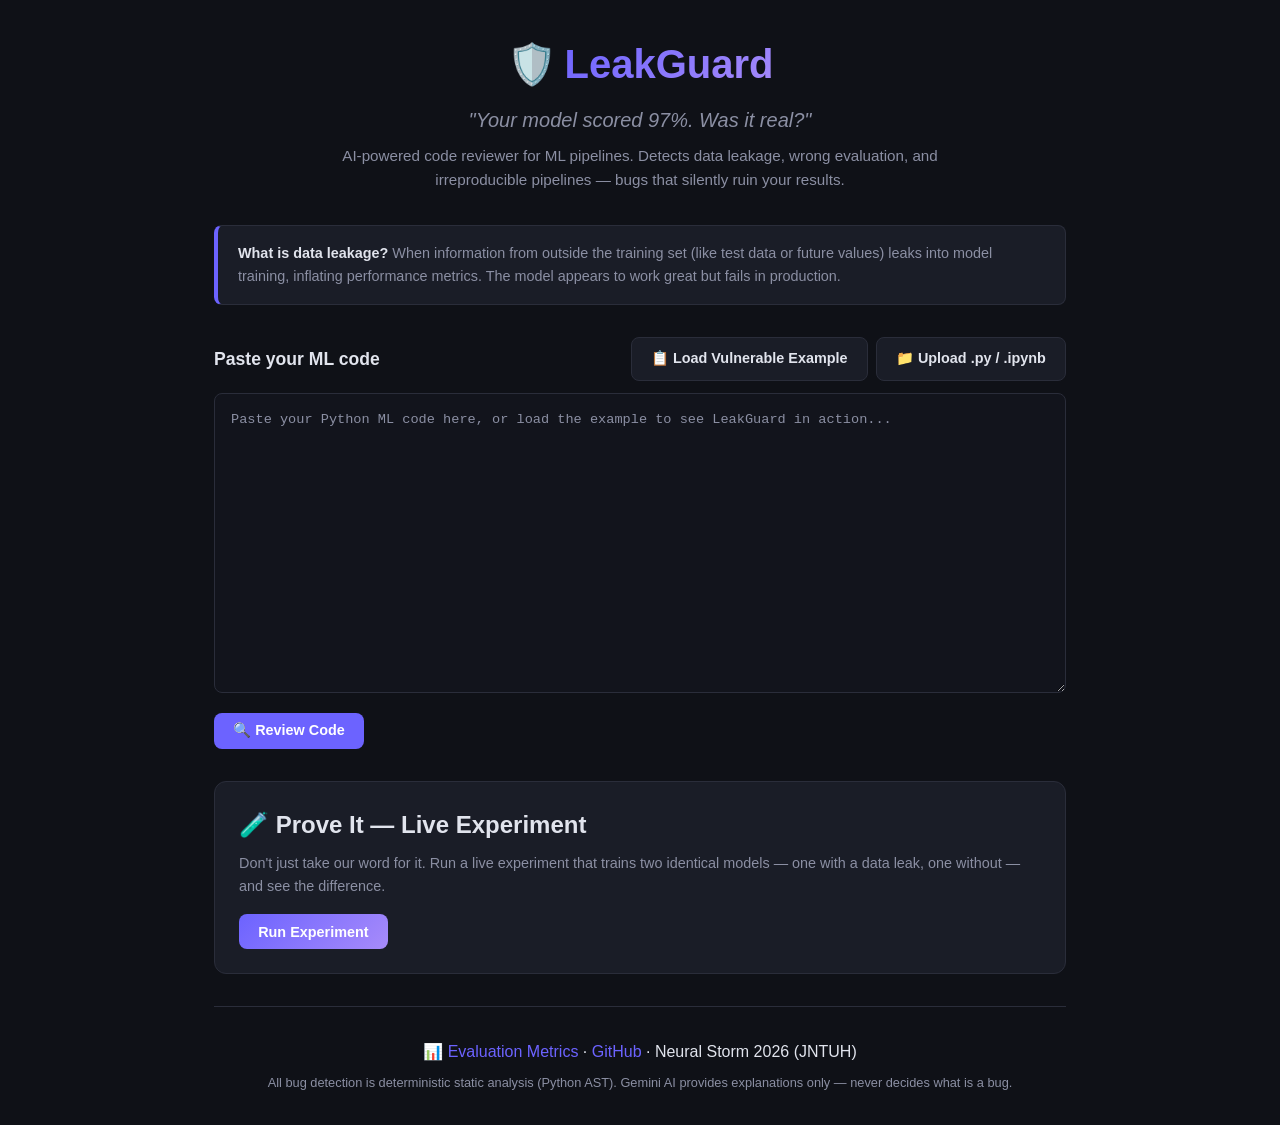
==== templates/index.html @ e728337a "Phase 1: Core analyzer, Flask API, UI, all 28 tests passing - Parser for .py and .ipynb files - Flow" ====
<!DOCTYPE html>
<html lang="en">
<head>
    <meta charset="UTF-8">
    <meta name="viewport" content="width=device-width, initial-scale=1.0">
    <title>LeakGuard — AI Code Reviewer for ML Pipelines</title>
    <link rel="stylesheet" href="/static/style.css">
</head>
<body>
    <div class="container">
        <!-- Header -->
        <header class="header">
            <div class="logo">
                <span class="logo-icon">🛡️</span>
                <h1>LeakGuard</h1>
            </div>
            <p class="tagline">"Your model scored 97%. Was it real?"</p>
            <p class="subtitle">
                AI-powered code reviewer for ML pipelines. Detects data leakage, wrong evaluation,
                and irreproducible pipelines — bugs that silently ruin your results.
            </p>
        </header>

        <!-- Info banner -->
        <div class="info-banner">
            <strong>What is data leakage?</strong>
            When information from outside the training set (like test data or future values)
            leaks into model training, inflating performance metrics. The model appears to work
            great but fails in production.
        </div>

        <!-- Input Section -->
        <section class="input-section">
            <div class="input-header">
                <h2>Paste your ML code</h2>
                <div class="input-actions">
                    <button id="loadExample" class="btn btn-secondary">📋 Load Vulnerable Example</button>
                    <label class="btn btn-secondary file-upload">
                        📁 Upload .py / .ipynb
                        <input type="file" id="fileInput" accept=".py,.ipynb" hidden>
                    </label>
                </div>
            </div>
            <textarea id="codeInput" placeholder="Paste your Python ML code here, or load the example to see LeakGuard in action..."></textarea>
            <div class="review-actions">
                <button id="reviewBtn" class="btn btn-primary">🔍 Review Code</button>
                <span id="loadingText" class="loading-text" hidden>Analyzing...</span>
            </div>
        </section>

        <!-- Results Section -->
        <section id="results" class="results-section" hidden>
            <!-- Score Badge -->
            <div id="scoreBadge" class="score-badge">
                <div class="score-circle">
                    <span id="scoreValue" class="score-value">--</span>
                    <span id="scoreGrade" class="score-grade">-</span>
                </div>
                <p id="scoreSummary" class="score-summary"></p>
                <p id="llmBadge" class="llm-badge" hidden></p>
            </div>

            <!-- Findings -->
            <div id="findingsContainer" class="findings-container"></div>
        </section>

        <!-- Prove It Section -->
        <section class="prove-section">
            <h2>🧪 Prove It — Live Experiment</h2>
            <p>Don't just take our word for it. Run a live experiment that trains two identical models
               — one with a data leak, one without — and see the difference.</p>
            <button id="proveBtn" class="btn btn-accent">Run Experiment</button>
            <div id="proveResults" class="prove-results" hidden>
                <div class="prove-bars">
                    <div class="prove-bar-group">
                        <label>Leaky Pipeline</label>
                        <div class="prove-bar">
                            <div id="leakyBar" class="prove-bar-fill leaky"></div>
                        </div>
                        <span id="leakyScore" class="prove-score"></span>
                    </div>
                    <div class="prove-bar-group">
                        <label>Correct Pipeline</label>
                        <div class="prove-bar">
                            <div id="correctBar" class="prove-bar-fill correct"></div>
                        </div>
                        <span id="correctScore" class="prove-score"></span>
                    </div>
                </div>
                <p id="proveDescription" class="prove-description"></p>
                <p id="proveMethod" class="prove-method"></p>
            </div>
        </section>

        <!-- Footer -->
        <footer class="footer">
            <p>
                <a href="/metrics">📊 Evaluation Metrics</a> ·
                <a href="https://github.com/" target="_blank">GitHub</a> ·
                Neural Storm 2026 (JNTUH)
            </p>
            <p class="footer-note">
                All bug detection is deterministic static analysis (Python AST).
                Gemini AI provides explanations only — never decides what is a bug.
            </p>
        </footer>
    </div>

    <script src="/static/app.js"></script>
</body>
</html>
---- static/style.css ----
/* ─── LeakGuard — style.css ─────────────────────────────────────── */

:root {
    --bg: #0f1117;
    --bg-card: #1a1d27;
    --bg-input: #12141c;
    --border: #2a2d3a;
    --text: #e1e4ed;
    --text-dim: #8b8fa3;
    --accent: #6c63ff;
    --accent-hover: #5a52e0;
    --high: #ff4d6a;
    --high-bg: rgba(255, 77, 106, 0.1);
    --medium: #ffb84d;
    --medium-bg: rgba(255, 184, 77, 0.1);
    --low: #4db8ff;
    --low-bg: rgba(77, 184, 255, 0.1);
    --green: #4dff88;
    --green-bg: rgba(77, 255, 136, 0.1);
    --radius: 12px;
    --radius-sm: 8px;
}

*, *::before, *::after { box-sizing: border-box; margin: 0; padding: 0; }

body {
    font-family: -apple-system, BlinkMacSystemFont, 'Segoe UI', Roboto, sans-serif;
    background: var(--bg);
    color: var(--text);
    line-height: 1.6;
    min-height: 100vh;
}

.container {
    max-width: 900px;
    margin: 0 auto;
    padding: 2rem 1.5rem;
}

/* ─── Header ─── */
.header { text-align: center; margin-bottom: 2rem; }
.logo { display: flex; align-items: center; justify-content: center; gap: 0.5rem; margin-bottom: 0.5rem; }
.logo-icon { font-size: 2.5rem; }
.logo h1 { font-size: 2.5rem; font-weight: 800; background: linear-gradient(135deg, var(--accent), #a78bfa); -webkit-background-clip: text; -webkit-text-fill-color: transparent; background-clip: text; }
.tagline { font-size: 1.25rem; color: var(--text-dim); font-style: italic; margin-bottom: 0.5rem; }
.subtitle { color: var(--text-dim); font-size: 0.95rem; max-width: 600px; margin: 0 auto; }

/* ─── Info banner ─── */
.info-banner {
    background: var(--bg-card);
    border: 1px solid var(--border);
    border-left: 4px solid var(--accent);
    border-radius: var(--radius-sm);
    padding: 1rem 1.25rem;
    margin-bottom: 2rem;
    font-size: 0.9rem;
    color: var(--text-dim);
}
.info-banner strong { color: var(--text); }
.info-banner pre { background: var(--bg-input); padding: 0.5rem; border-radius: 4px; margin-top: 0.5rem; overflow-x: auto; }

/* ─── Buttons ─── */
.btn {
    display: inline-flex; align-items: center; gap: 0.4rem;
    padding: 0.6rem 1.2rem;
    border: none; border-radius: var(--radius-sm);
    font-size: 0.9rem; font-weight: 600;
    cursor: pointer; transition: all 0.2s;
    text-decoration: none;
}
.btn-primary { background: var(--accent); color: #fff; }
.btn-primary:hover { background: var(--accent-hover); transform: translateY(-1px); }
.btn-primary:disabled { opacity: 0.5; cursor: not-allowed; transform: none; }
.btn-secondary { background: var(--bg-card); color: var(--text); border: 1px solid var(--border); }
.btn-secondary:hover { border-color: var(--accent); }
.btn-accent { background: linear-gradient(135deg, #6c63ff, #a78bfa); color: #fff; }
.btn-accent:hover { opacity: 0.9; transform: translateY(-1px); }

/* ─── Input Section ─── */
.input-section { margin-bottom: 2rem; }
.input-header { display: flex; justify-content: space-between; align-items: center; flex-wrap: wrap; gap: 0.75rem; margin-bottom: 0.75rem; }
.input-header h2 { font-size: 1.1rem; }
.input-actions { display: flex; gap: 0.5rem; flex-wrap: wrap; }
.file-upload { cursor: pointer; }

textarea {
    width: 100%;
    min-height: 300px;
    background: var(--bg-input);
    border: 1px solid var(--border);
    border-radius: var(--radius-sm);
    color: var(--text);
    font-family: 'JetBrains Mono', 'Fira Code', 'Consolas', monospace;
    font-size: 0.85rem;
    padding: 1rem;
    resize: vertical;
    line-height: 1.5;
    tab-size: 4;
}
textarea:focus { outline: none; border-color: var(--accent); }
textarea::placeholder { color: var(--text-dim); }

.review-actions { display: flex; align-items: center; gap: 1rem; margin-top: 0.75rem; }
.loading-text { color: var(--accent); font-weight: 600; animation: pulse 1.5s infinite; }
@keyframes pulse { 0%, 100% { opacity: 1; } 50% { opacity: 0.5; } }

/* ─── Score Badge ─── */
.score-badge { text-align: center; margin-bottom: 2rem; }
.score-circle {
    display: inline-flex; flex-direction: column; align-items: center; justify-content: center;
    width: 120px; height: 120px;
    border-radius: 50%;
    border: 4px solid var(--accent);
    margin-bottom: 0.75rem;
}
.score-value { font-size: 2rem; font-weight: 800; }
.score-grade { font-size: 1.1rem; font-weight: 600; color: var(--text-dim); }
.score-summary { color: var(--text-dim); }
.llm-badge { font-size: 0.8rem; color: var(--accent); margin-top: 0.25rem; }

.score-badge.grade-a .score-circle { border-color: var(--green); }
.score-badge.grade-b .score-circle { border-color: #8bff4d; }
.score-badge.grade-c .score-circle { border-color: var(--medium); }
.score-badge.grade-d .score-circle { border-color: #ff8c4d; }
.score-badge.grade-f .score-circle { border-color: var(--high); }

/* ─── Findings ─── */
.findings-container { display: flex; flex-direction: column; gap: 1rem; }

.finding-card {
    background: var(--bg-card);
    border: 1px solid var(--border);
    border-radius: var(--radius);
    padding: 1.25rem;
    border-left: 4px solid var(--border);
}
.finding-card.severity-HIGH { border-left-color: var(--high); background: var(--high-bg); }
.finding-card.severity-MEDIUM { border-left-color: var(--medium); background: var(--medium-bg); }
.finding-card.severity-LOW { border-left-color: var(--low); background: var(--low-bg); }

.finding-header { display: flex; justify-content: space-between; align-items: flex-start; gap: 0.75rem; margin-bottom: 0.75rem; }
.finding-title { font-weight: 700; font-size: 1rem; }
.finding-meta { display: flex; gap: 0.5rem; align-items: center; flex-shrink: 0; }
.severity-tag {
    font-size: 0.7rem; font-weight: 700; text-transform: uppercase;
    padding: 0.2rem 0.5rem; border-radius: 4px;
}
.severity-tag.HIGH { background: var(--high); color: #fff; }
.severity-tag.MEDIUM { background: var(--medium); color: #000; }
.severity-tag.LOW { background: var(--low); color: #000; }
.rule-tag { font-size: 0.7rem; color: var(--text-dim); background: var(--bg); padding: 0.2rem 0.5rem; border-radius: 4px; }
.line-tag { font-size: 0.75rem; color: var(--text-dim); }

.finding-snippet {
    background: var(--bg-input);
    border: 1px solid var(--border);
    border-radius: var(--radius-sm);
    padding: 0.75rem;
    font-family: 'JetBrains Mono', 'Fira Code', monospace;
    font-size: 0.8rem;
    overflow-x: auto;
    margin-bottom: 0.75rem;
    white-space: pre;
}

.finding-why { color: var(--text-dim); margin-bottom: 0.75rem; font-size: 0.9rem; }
.finding-explanation { margin-bottom: 0.75rem; font-size: 0.9rem; }
.finding-explanation strong { color: var(--accent); }

.finding-fix { position: relative; }
.finding-fix h4 { font-size: 0.85rem; color: var(--green); margin-bottom: 0.5rem; }
.fix-code {
    background: var(--bg-input);
    border: 1px solid var(--green);
    border-radius: var(--radius-sm);
    padding: 0.75rem;
    font-family: 'JetBrains Mono', 'Fira Code', monospace;
    font-size: 0.8rem;
    overflow-x: auto;
    white-space: pre;
}
.copy-btn {
    position: absolute; top: 0; right: 0;
    background: var(--bg-card); color: var(--text-dim); border: 1px solid var(--border);
    border-radius: 4px; padding: 0.25rem 0.5rem; font-size: 0.75rem;
    cursor: pointer;
}
.copy-btn:hover { color: var(--text); border-color: var(--accent); }

/* ─── Prove It Section ─── */
.prove-section {
    background: var(--bg-card);
    border: 1px solid var(--border);
    border-radius: var(--radius);
    padding: 1.5rem;
    margin-bottom: 2rem;
}
.prove-section h2 { margin-bottom: 0.5rem; }
.prove-section > p { color: var(--text-dim); margin-bottom: 1rem; font-size: 0.9rem; }

.prove-results { margin-top: 1.5rem; }

.prove-bars { display: flex; flex-direction: column; gap: 1rem; margin-bottom: 1rem; }
.prove-bar-group label { font-size: 0.85rem; font-weight: 600; display: block; margin-bottom: 0.25rem; }
.prove-bar {
    height: 36px;
    background: var(--bg-input);
    border-radius: var(--radius-sm);
    overflow: hidden;
    border: 1px solid var(--border);
}
.prove-bar-fill {
    height: 100%;
    border-radius: var(--radius-sm);
    transition: width 1s ease-out;
    display: flex; align-items: center; padding-left: 0.75rem;
    font-size: 0.85rem; font-weight: 700; color: #fff;
}
.prove-bar-fill.leaky { background: linear-gradient(90deg, var(--high), #ff6b8a); }
.prove-bar-fill.correct { background: linear-gradient(90deg, var(--green), #8bff4d); color: #000; }

.prove-score { font-weight: 700; font-size: 0.9rem; margin-top: 0.25rem; display: block; }
.prove-description { font-weight: 600; font-size: 1rem; text-align: center; margin: 1rem 0 0.5rem; }
.prove-method { color: var(--text-dim); font-size: 0.8rem; text-align: center; }

/* ─── Metrics Table ─── */
.metrics-section { margin-bottom: 2rem; }
.metrics-section h3 { margin: 1.5rem 0 0.75rem; }

.metrics-table {
    width: 100%;
    border-collapse: collapse;
    background: var(--bg-card);
    border-radius: var(--radius-sm);
    overflow: hidden;
    border: 1px solid var(--border);
    margin-bottom: 1rem;
}
.metrics-table th, .metrics-table td {
    padding: 0.6rem 1rem;
    text-align: left;
    border-bottom: 1px solid var(--border);
}
.metrics-table th { background: var(--bg-input); font-weight: 600; font-size: 0.85rem; color: var(--text-dim); }
.metrics-table td { font-size: 0.9rem; }

/* ─── Footer ─── */
.footer { text-align: center; padding-top: 2rem; border-top: 1px solid var(--border); margin-top: 2rem; }
.footer a { color: var(--accent); text-decoration: none; }
.footer a:hover { text-decoration: underline; }
.footer-note { color: var(--text-dim); font-size: 0.8rem; margin-top: 0.5rem; }

/* ─── No findings ─── */
.no-findings {
    text-align: center;
    padding: 2rem;
    background: var(--green-bg);
    border: 1px solid var(--green);
    border-radius: var(--radius);
    color: var(--green);
    font-weight: 600;
}

/* ─── Responsive ─── */
@media (max-width: 640px) {
    .container { padding: 1rem; }
    .logo h1 { font-size: 1.8rem; }
    .input-header { flex-direction: column; align-items: stretch; }
    .input-actions { justify-content: center; }
    textarea { min-height: 200px; }
    .finding-header { flex-direction: column; }
    .score-circle { width: 100px; height: 100px; }
    .score-value { font-size: 1.5rem; }
}
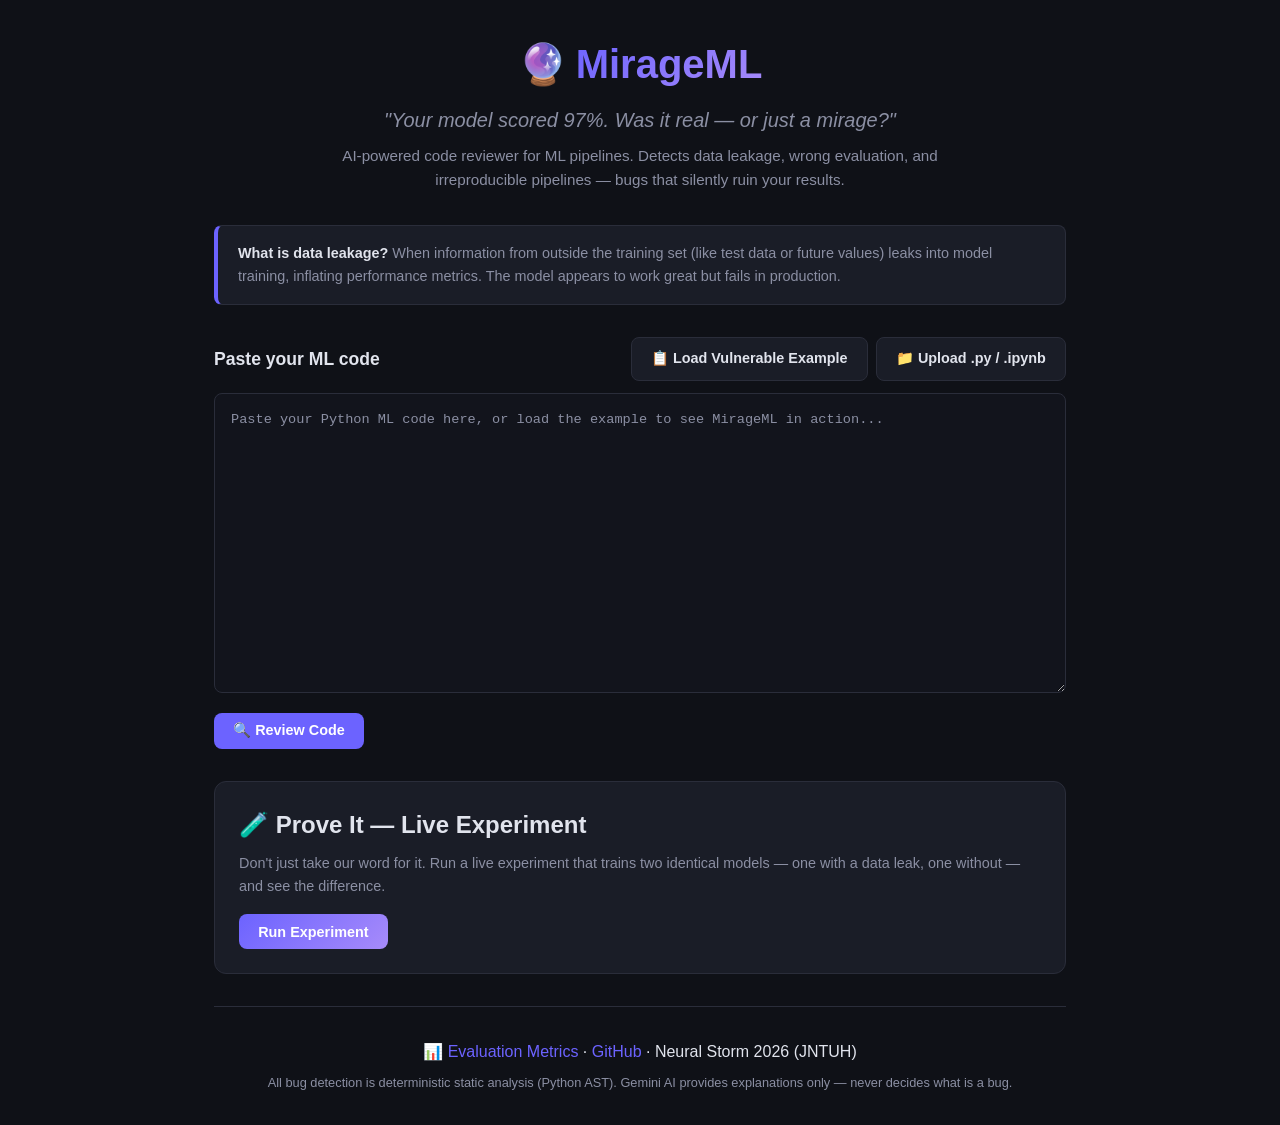
==== commit 7948548e: "Rebrand project to MirageML — 'Your model scored 97%. Was it real — or just a mirage?'" ====
--- a/templates/index.html
+++ b/templates/index.html
@@ -3,7 +3,7 @@
 <head>
     <meta charset="UTF-8">
     <meta name="viewport" content="width=device-width, initial-scale=1.0">
-    <title>LeakGuard — AI Code Reviewer for ML Pipelines</title>
+    <title>MirageML — AI Code Reviewer for ML Pipelines</title>
     <link rel="stylesheet" href="/static/style.css">
 </head>
 <body>
@@ -11,10 +11,10 @@
         <!-- Header -->
         <header class="header">
             <div class="logo">
-                <span class="logo-icon">🛡️</span>
-                <h1>LeakGuard</h1>
+                <span class="logo-icon">🔮</span>
+                <h1>MirageML</h1>
             </div>
-            <p class="tagline">"Your model scored 97%. Was it real?"</p>
+            <p class="tagline">"Your model scored 97%. Was it real — or just a mirage?"</p>
             <p class="subtitle">
                 AI-powered code reviewer for ML pipelines. Detects data leakage, wrong evaluation,
                 and irreproducible pipelines — bugs that silently ruin your results.
@@ -41,7 +41,7 @@
                     </label>
                 </div>
             </div>
-            <textarea id="codeInput" placeholder="Paste your Python ML code here, or load the example to see LeakGuard in action..."></textarea>
+            <textarea id="codeInput" placeholder="Paste your Python ML code here, or load the example to see MirageML in action..."></textarea>
             <div class="review-actions">
                 <button id="reviewBtn" class="btn btn-primary">🔍 Review Code</button>
                 <span id="loadingText" class="loading-text" hidden>Analyzing...</span>
--- a/static/style.css
+++ b/static/style.css
@@ -1,4 +1,4 @@
-/* ─── LeakGuard — style.css ─────────────────────────────────────── */
+/* ─── MirageML — style.css ────────────────────────────────────────── */
 
 :root {
     --bg: #0f1117;
